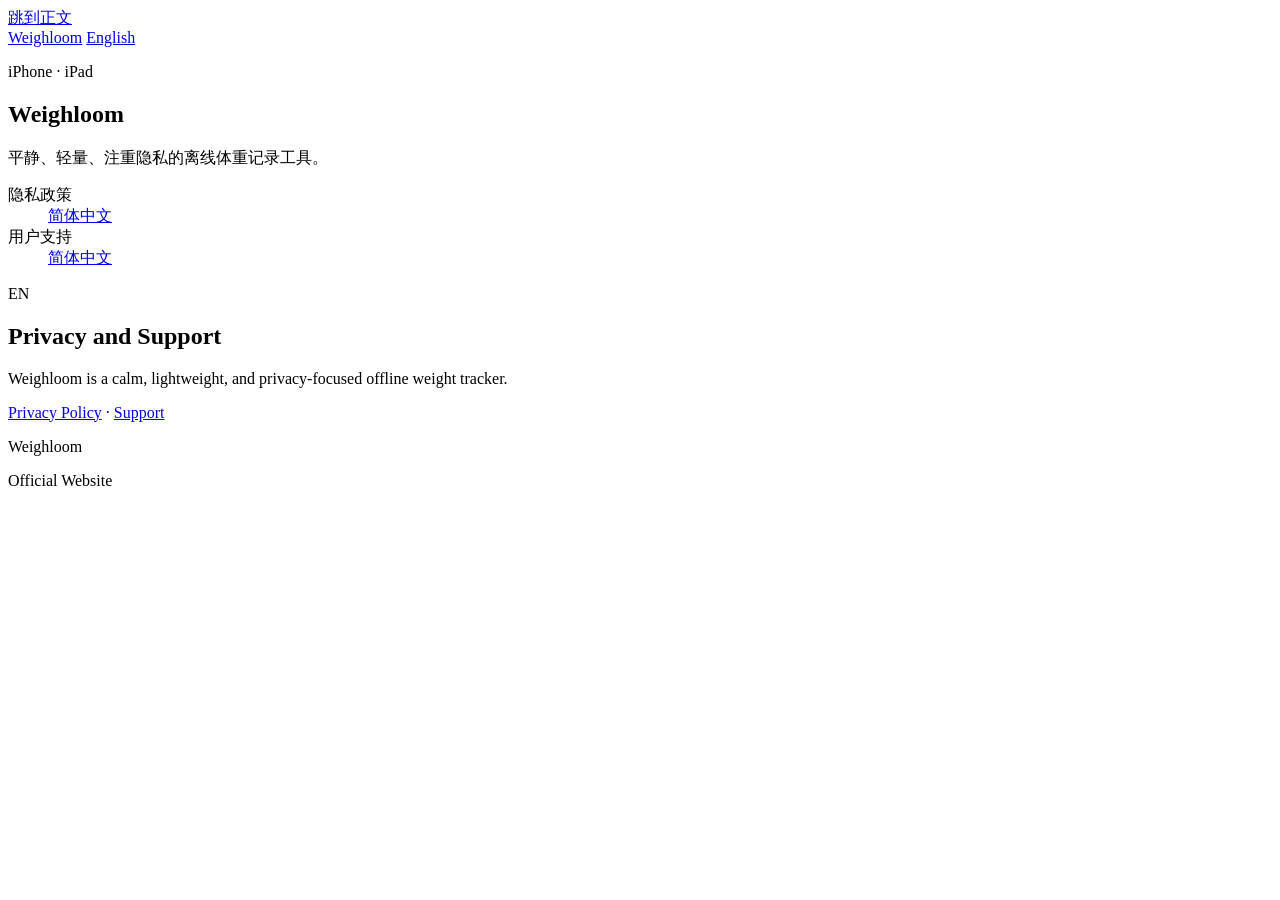
==== index.html @ aa2918e8 "Publish Weighloom site" ====
<!doctype html>
<html lang="zh-CN">
<head>
    <meta charset="utf-8">
    <meta name="viewport" content="width=device-width, initial-scale=1">
    <meta name="description" content="Weighloom 官方隐私政策与用户支持页面。">
    <meta name="robots" content="index,follow">
    <title>Weighloom</title>
    <link rel="stylesheet" href="privacy/privacy.css">
</head>
<body>
    <a class="skip-link" href="#content">跳到正文</a>

    <header class="topbar">
        <div class="topbar__inner">
            <a class="brand" href="./" aria-label="Weighloom 首页">Weighloom</a>
            <a class="language-link" href="#english" lang="en">English</a>
        </div>
    </header>

    <main id="content" class="page">
        <section class="hero" aria-labelledby="page-title">
            <div>
                <p class="eyebrow">iPhone · iPad</p>
                <h1 id="page-title">Weighloom</h1>
                <p class="lead">平静、轻量、注重隐私的离线体重记录工具。</p>
            </div>

            <dl class="meta" aria-label="网站导航">
                <div class="meta__row">
                    <dt>隐私政策</dt>
                    <dd><a href="privacy/">简体中文</a></dd>
                </div>
                <div class="meta__row">
                    <dt>用户支持</dt>
                    <dd><a href="support/">简体中文</a></dd>
                </div>
            </dl>
        </section>

        <section id="english" class="policy-section" aria-labelledby="english-title">
            <div class="section-number" aria-hidden="true">EN</div>
            <div>
                <h2 id="english-title">Privacy and Support</h2>
                <p>Weighloom is a calm, lightweight, and privacy-focused offline weight tracker.</p>
                <p><a href="privacy/en/">Privacy Policy</a> · <a href="support/en/">Support</a></p>
            </div>
        </section>
    </main>

    <footer class="footer">
        <div class="footer__inner">
            <p>Weighloom</p>
            <p>Official Website</p>
        </div>
    </footer>
</body>
</html>
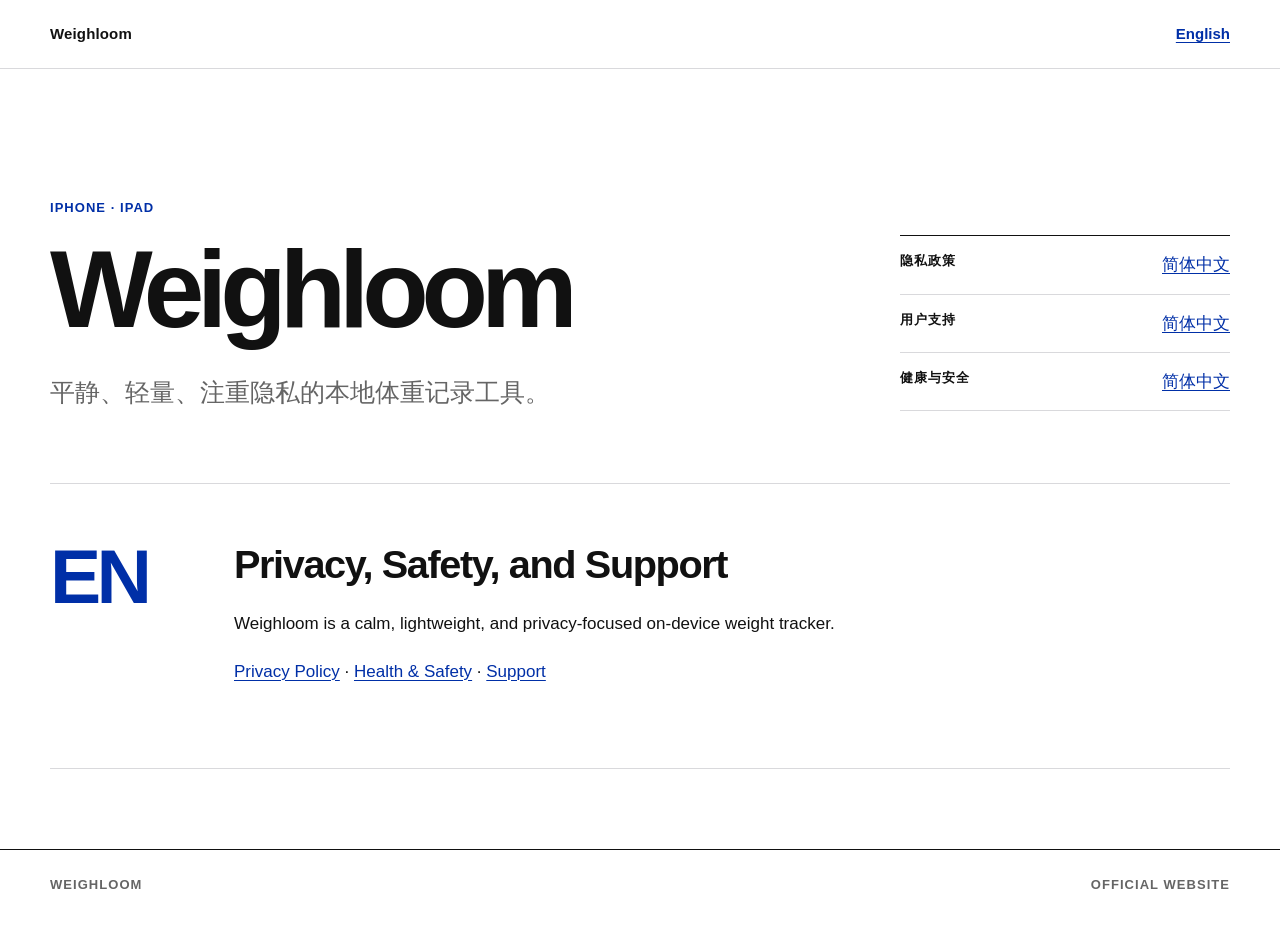
==== commit d3e4d98a: "Update Weighloom first-release privacy safety and support" ====
--- a/index.html
+++ b/index.html
@@ -3,7 +3,7 @@
 <head>
     <meta charset="utf-8">
     <meta name="viewport" content="width=device-width, initial-scale=1">
-    <meta name="description" content="Weighloom 官方隐私政策与用户支持页面。">
+    <meta name="description" content="Weighloom 官方隐私政策、健康与安全说明及用户支持页面。">
     <meta name="robots" content="index,follow">
     <title>Weighloom</title>
     <link rel="stylesheet" href="privacy/privacy.css">
@@ -23,7 +23,7 @@
             <div>
                 <p class="eyebrow">iPhone · iPad</p>
                 <h1 id="page-title">Weighloom</h1>
-                <p class="lead">平静、轻量、注重隐私的离线体重记录工具。</p>
+                <p class="lead">平静、轻量、注重隐私的本地体重记录工具。</p>
             </div>
 
             <dl class="meta" aria-label="网站导航">
@@ -35,15 +35,19 @@
                     <dt>用户支持</dt>
                     <dd><a href="support/">简体中文</a></dd>
                 </div>
+                <div class="meta__row">
+                    <dt>健康与安全</dt>
+                    <dd><a href="safety/">简体中文</a></dd>
+                </div>
             </dl>
         </section>
 
         <section id="english" class="policy-section" aria-labelledby="english-title">
             <div class="section-number" aria-hidden="true">EN</div>
             <div>
-                <h2 id="english-title">Privacy and Support</h2>
-                <p>Weighloom is a calm, lightweight, and privacy-focused offline weight tracker.</p>
-                <p><a href="privacy/en/">Privacy Policy</a> · <a href="support/en/">Support</a></p>
+                <h2 id="english-title">Privacy, Safety, and Support</h2>
+                <p>Weighloom is a calm, lightweight, and privacy-focused on-device weight tracker.</p>
+                <p><a href="privacy/en/">Privacy Policy</a> · <a href="safety/en/">Health &amp; Safety</a> · <a href="support/en/">Support</a></p>
             </div>
         </section>
     </main>
--- a/privacy/privacy.css
+++ b/privacy/privacy.css
@@ -0,0 +1,359 @@
+:root {
+    color-scheme: light;
+    --surface: #ffffff;
+    --surface-muted: #f7f7f8;
+    --ink: #111111;
+    --muted: #656565;
+    --line: #d9d9dc;
+    --accent: #002fa7;
+    --content: 1180px;
+}
+
+* {
+    box-sizing: border-box;
+}
+
+html {
+    scroll-behavior: smooth;
+}
+
+body {
+    margin: 0;
+    background: var(--surface);
+    color: var(--ink);
+    font-family: "Helvetica Neue", Helvetica, Arial, system-ui, sans-serif;
+    font-size: 17px;
+    line-height: 1.72;
+    -webkit-font-smoothing: antialiased;
+}
+
+a {
+    color: var(--accent);
+    text-decoration-thickness: 1px;
+    text-underline-offset: 0.18em;
+}
+
+a:hover {
+    text-decoration-thickness: 2px;
+}
+
+a:focus-visible {
+    outline: 3px solid var(--accent);
+    outline-offset: 4px;
+}
+
+.skip-link {
+    position: fixed;
+    top: 10px;
+    left: 10px;
+    z-index: 20;
+    padding: 8px 12px;
+    background: var(--accent);
+    color: #ffffff;
+    transform: translateY(-160%);
+}
+
+.skip-link:focus {
+    transform: translateY(0);
+}
+
+.topbar {
+    border-bottom: 1px solid var(--line);
+}
+
+.topbar__inner,
+.page,
+.footer__inner {
+    width: min(calc(100% - 40px), var(--content));
+    margin-inline: auto;
+}
+
+.topbar__inner {
+    min-height: 68px;
+    display: flex;
+    align-items: center;
+    justify-content: space-between;
+    gap: 24px;
+}
+
+.brand {
+    color: var(--ink);
+    font-size: 15px;
+    font-weight: 700;
+    letter-spacing: 0.01em;
+    text-decoration: none;
+}
+
+.language-link {
+    font-size: 15px;
+    font-weight: 600;
+}
+
+.hero {
+    display: grid;
+    grid-template-columns: minmax(0, 1.55fr) minmax(260px, 0.65fr);
+    gap: 64px;
+    padding: clamp(64px, 10vw, 136px) 0 72px;
+    border-bottom: 1px solid var(--line);
+}
+
+.eyebrow,
+.meta dt,
+.summary dt,
+.footer {
+    font-size: 13px;
+    font-weight: 700;
+    letter-spacing: 0.08em;
+    text-transform: uppercase;
+}
+
+.eyebrow {
+    margin: 0 0 20px;
+    color: var(--accent);
+}
+
+h1 {
+    max-width: 860px;
+    margin: 0;
+    font-size: clamp(50px, 8.5vw, 116px);
+    font-weight: 700;
+    letter-spacing: -0.065em;
+    line-height: 0.94;
+}
+
+.lead {
+    max-width: 760px;
+    margin: 32px 0 0;
+    color: var(--muted);
+    font-size: clamp(19px, 2.2vw, 25px);
+    line-height: 1.5;
+}
+
+.meta {
+    align-self: end;
+    margin: 0;
+    border-top: 1px solid var(--ink);
+}
+
+.meta__row {
+    display: grid;
+    grid-template-columns: 1fr auto;
+    gap: 20px;
+    padding: 14px 0;
+    border-bottom: 1px solid var(--line);
+}
+
+.meta dt,
+.meta dd {
+    margin: 0;
+}
+
+.meta dd {
+    text-align: right;
+    font-variant-numeric: tabular-nums;
+}
+
+.summary {
+    display: grid;
+    grid-template-columns: repeat(4, minmax(0, 1fr));
+    margin: 0;
+    background: var(--surface-muted);
+    border-bottom: 1px solid var(--line);
+}
+
+.summary__item {
+    min-height: 150px;
+    padding: 24px;
+    border-right: 1px solid var(--line);
+}
+
+.summary__item:last-child {
+    border-right: 0;
+}
+
+.summary dt,
+.summary dd {
+    margin: 0;
+}
+
+.summary dt {
+    color: var(--muted);
+}
+
+.summary dd {
+    margin-top: 30px;
+    font-size: 21px;
+    font-weight: 650;
+    line-height: 1.35;
+}
+
+.policy {
+    counter-reset: policy-section;
+}
+
+.policy-section {
+    display: grid;
+    grid-template-columns: 150px minmax(0, 720px);
+    gap: 34px;
+    padding: 58px 0 64px;
+    border-bottom: 1px solid var(--line);
+}
+
+.section-number {
+    color: var(--accent);
+    font-size: clamp(54px, 6vw, 88px);
+    font-weight: 700;
+    letter-spacing: -0.06em;
+    line-height: 0.9;
+    font-variant-numeric: tabular-nums;
+}
+
+.policy-section h2 {
+    margin: 0 0 22px;
+    font-size: clamp(27px, 3.1vw, 40px);
+    letter-spacing: -0.035em;
+    line-height: 1.14;
+}
+
+.policy-section p {
+    margin: 0 0 18px;
+}
+
+.policy-section ul {
+    margin: 0 0 20px;
+    padding-left: 1.15em;
+}
+
+.policy-section li + li {
+    margin-top: 8px;
+}
+
+.notice {
+    margin-top: 28px;
+    padding: 20px 22px;
+    border-left: 5px solid var(--accent);
+    background: var(--surface-muted);
+}
+
+.footer {
+    margin-top: 80px;
+    color: var(--muted);
+    border-top: 1px solid var(--ink);
+}
+
+.footer__inner {
+    display: flex;
+    justify-content: space-between;
+    gap: 24px;
+    padding: 24px 0 44px;
+}
+
+.footer p {
+    margin: 0;
+}
+
+@media (max-width: 820px) {
+    .hero {
+        grid-template-columns: 1fr;
+        gap: 46px;
+    }
+
+    .meta {
+        max-width: 520px;
+    }
+
+    .summary {
+        grid-template-columns: repeat(2, minmax(0, 1fr));
+    }
+
+    .summary__item:nth-child(2) {
+        border-right: 0;
+    }
+
+    .summary__item:nth-child(-n + 2) {
+        border-bottom: 1px solid var(--line);
+    }
+
+    .policy-section {
+        grid-template-columns: 96px minmax(0, 1fr);
+    }
+}
+
+@media (max-width: 560px) {
+    body {
+        font-size: 16px;
+    }
+
+    .topbar__inner,
+    .page,
+    .footer__inner {
+        width: min(calc(100% - 28px), var(--content));
+    }
+
+    .topbar__inner {
+        min-height: 60px;
+    }
+
+    .hero {
+        padding: 54px 0 52px;
+    }
+
+    h1 {
+        font-size: clamp(46px, 16vw, 72px);
+    }
+
+    .summary {
+        grid-template-columns: 1fr;
+    }
+
+    .summary__item,
+    .summary__item:nth-child(2) {
+        min-height: 112px;
+        border-right: 0;
+        border-bottom: 1px solid var(--line);
+    }
+
+    .summary__item:last-child {
+        border-bottom: 0;
+    }
+
+    .summary dd {
+        margin-top: 16px;
+    }
+
+    .policy-section {
+        grid-template-columns: 1fr;
+        gap: 20px;
+        padding: 44px 0 48px;
+    }
+
+    .section-number {
+        font-size: 48px;
+    }
+
+    .footer__inner {
+        flex-direction: column;
+    }
+}
+
+@media (prefers-reduced-motion: reduce) {
+    html {
+        scroll-behavior: auto;
+    }
+}
+
+@media print {
+    .topbar,
+    .skip-link,
+    .language-link {
+        display: none;
+    }
+
+    .hero {
+        padding-top: 24px;
+    }
+
+    .policy-section {
+        break-inside: avoid;
+    }
+}
